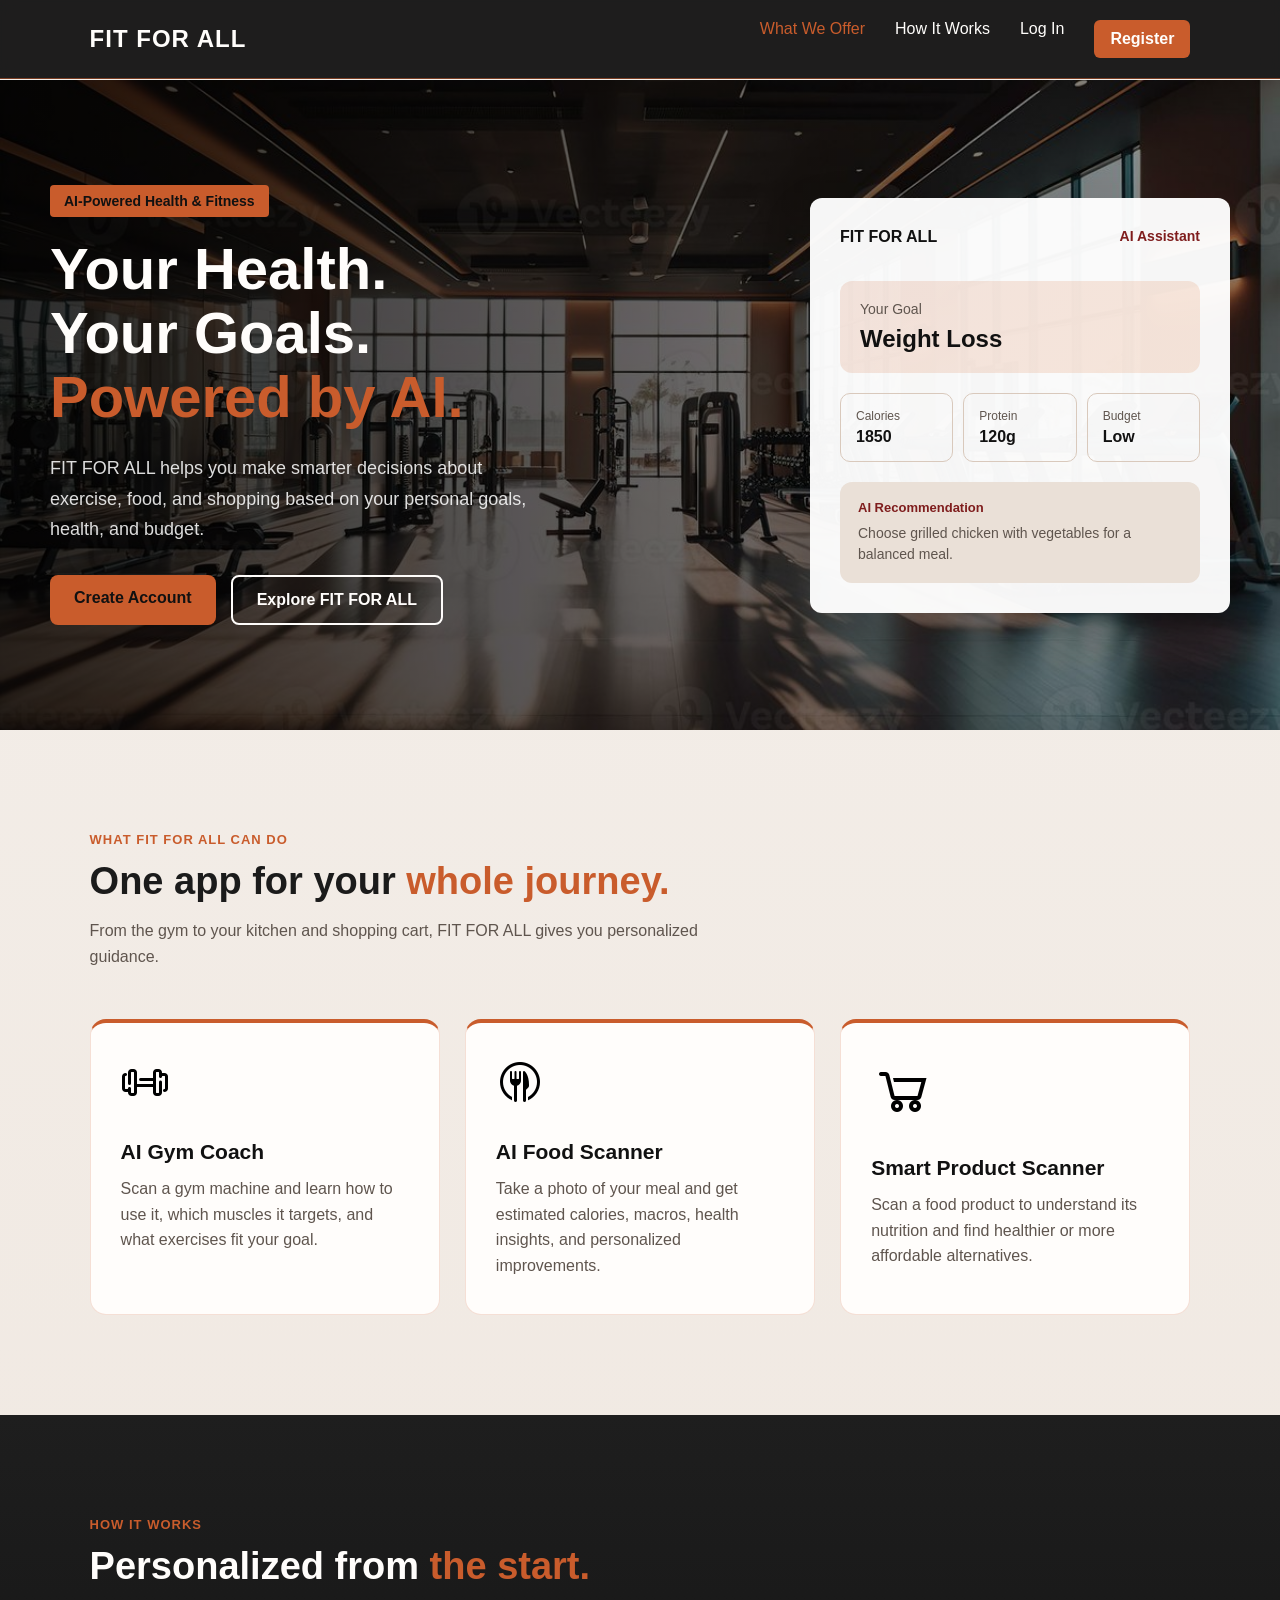
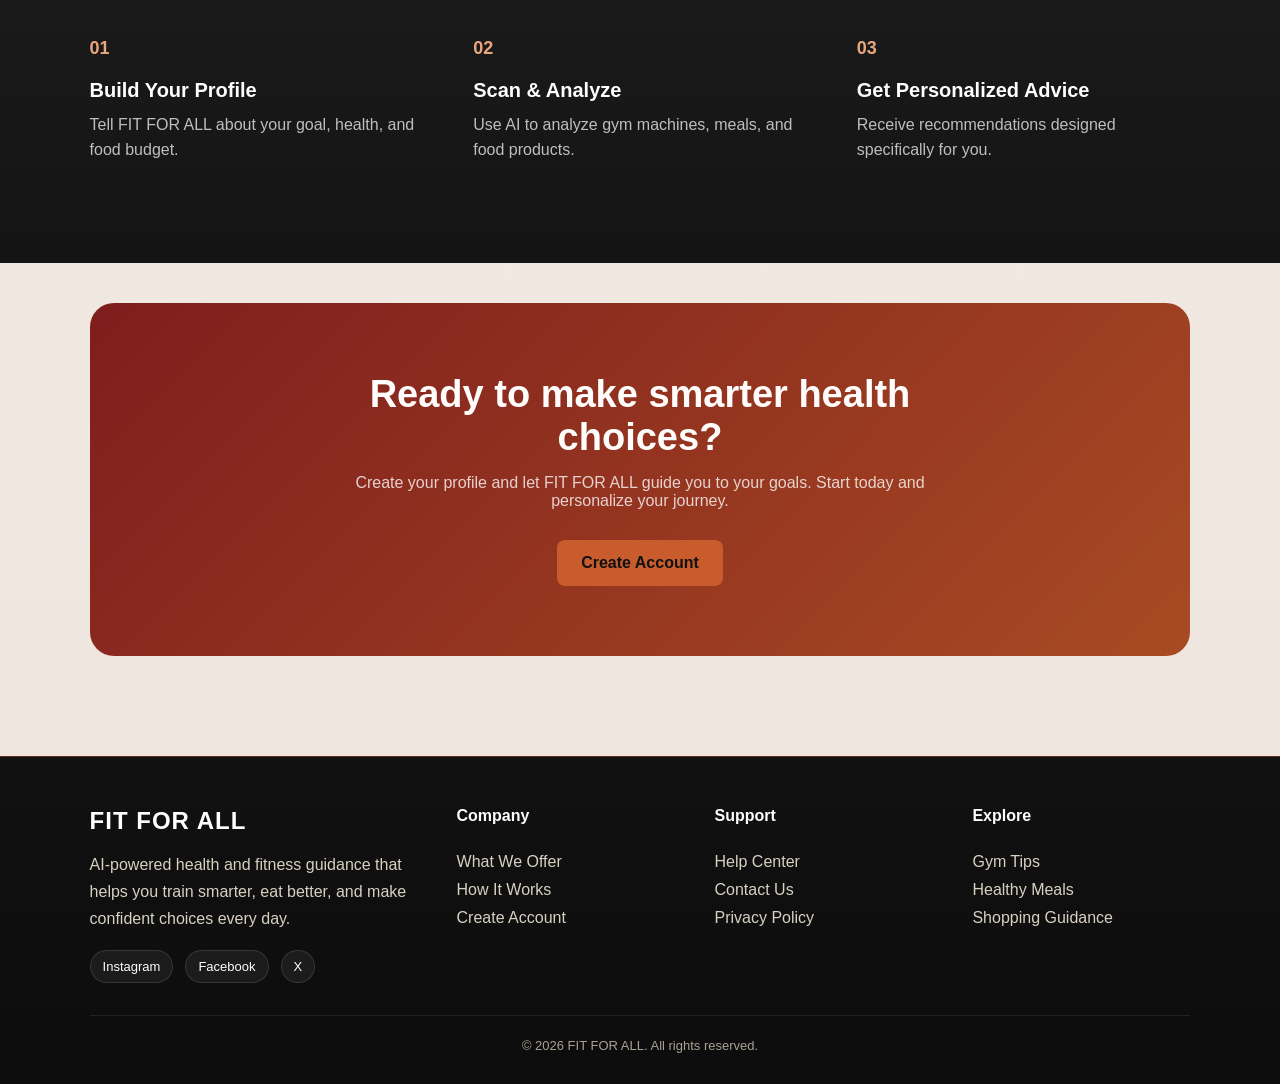
==== frontend/index.html @ 9589e8ca "Implement frontend UI and dynamic pages" ====
<!DOCTYPE html>
<html lang="en">

<head>

    <meta charset="UTF-8">

    <meta name="viewport"
          content="width=device-width, initial-scale=1.0">

    <title>FIT for ALL | Your AI Health & Fitness Assistant</title>

    <link rel="stylesheet" href="css/style.css">
    <link rel="stylesheet" href="css/landing.css">

</head>

<body>

    <!-- Navbar -->

    <nav class="navbar">

            <a href="index.html" class="logo">
            FIT FOR ALL
            </a>

        <div class="nav-links">

            <a href="#features">What We Offer</a>

            <a href="#how-it-works">How It Works</a>

            <a href="login.html" data-auth="guest">
                Log In
            </a>

            <a href="register.html" class="nav-btn" data-auth="guest">
                Register
            </a>

            <a href="profile.html" data-auth="member" style="display: none;">
                Profile
            </a>

            <a href="login.html" class="nav-btn" data-auth="member" data-auth-action="logout" style="display: none;">
                Log Out
            </a>

        </div>

    </nav>


    <!-- Hero Section -->

    <main>

        <section class="hero">

            <div class="hero-background">
                <img src="images/hero4.jpg" alt="Fitness">
            </div>

            <div class="hero-overlay"></div>

            <div class="hero-content">

                <span class="hero-label">
                    AI-Powered Health & Fitness
                </span>

                <h1>
                    Your Health.
                    <br>
                    Your Goals.
                    <br>
                    <span>Powered by AI.</span>
                </h1>

                <p>
                    FIT FOR ALL helps you make smarter decisions about
                    exercise, food, and shopping based on your
                    personal goals, health, and budget.
                </p>

                <div class="hero-buttons">

                    <a href="register.html" class="primary-btn">
                        Create Account
                    </a>

                    <a href="#features" class="secondary-btn">
                        Explore FIT FOR ALL
                    </a>

                </div>

            </div>


            <div class="hero-visual">

                <div class="hero-card">

                    <div class="hero-card-header">
                        <span>FIT FOR ALL</span>
                        <span>AI Assistant</span>
                    </div>

                    <div class="hero-goal">

                        <span>Your Goal</span>

                        <strong>
                            Weight Loss
                        </strong>

                    </div>

                    <div class="hero-stats">

                        <div>
                            <span>Calories</span>
                            <strong data-target="1850">1,850</strong>
                        </div>

                        <div>
                            <span>Protein</span>
                            <strong data-target="120" data-suffix="g">120g</strong>
                        </div>

                        <div>
                            <span>Budget</span>
                            <strong>Low</strong>
                        </div>

                    </div>

                    <div class="hero-message">

                        <span>AI Recommendation</span>

                        <p>
                            Choose grilled chicken with
                            vegetables for a balanced meal.
                        </p>

                    </div>

                </div>

            </div>

        </section>


        <!-- Features Section -->

        <section class="features" id="features">

            <div class="section-heading">

                <span>WHAT FIT FOR ALL CAN DO</span>

                <h2>
                    One app for your
                    <span>whole journey.</span>
                </h2>

                <p>
                    From the gym to your kitchen and shopping cart,
                    FIT FOR ALL gives you personalized guidance.
                </p>

            </div>


            <div class="feature-grid">

                <div class="landing-feature-card">

                    <div class="landing-feature-icon">
                        <img src="images/dumble.png" alt="Gym Coach">
                    </div>

                    <h3>
                        AI Gym Coach
                    </h3>

                    <p>
                        Scan a gym machine and learn how to use it,
                        which muscles it targets, and what exercises
                        fit your goal.
                    </p>

                </div>


                <div class="landing-feature-card">

                    <div class="landing-feature-icon">
                        <img src="images/plate2.png" alt="Food Scanner">
                    </div>

                    <h3>
                        AI Food Scanner
                    </h3>

                    <p>
                        Take a photo of your meal and get estimated
                        calories, macros, health insights, and
                        personalized improvements.
                    </p>

                </div>


                <div class="landing-feature-card">

                    <div class="landing-feature-icon">
                        <img src="images/cart.png" alt="Product Scanner">
                    </div>

                    <h3>
                        Smart Product Scanner
                    </h3>

                    <p>
                        Scan a food product to understand its
                        nutrition and find healthier or more
                        affordable alternatives.
                    </p>

                </div>

            </div>

        </section>


        <!-- How It Works -->

        <section class="how-it-works" id="how-it-works">

            <div class="section-heading">

                <span>HOW IT WORKS</span>

                <h2>
                    Personalized from
                    <span>the start.</span>
                </h2>

            </div>


            <div class="steps">

                <div class="step">

                    <div class="step-number">
                        01
                    </div>

                    <h3>
                        Build Your Profile
                    </h3>

                    <p>
                        Tell FIT FOR ALL about your goal, health,
                        and food budget.
                    </p>

                </div>


                <div class="step">

                    <div class="step-number">
                        02
                    </div>

                    <h3>
                        Scan & Analyze
                    </h3>

                    <p>
                        Use AI to analyze gym machines,
                        meals, and food products.
                    </p>

                </div>


                <div class="step">

                    <div class="step-number">
                        03
                    </div>

                    <h3>
                        Get Personalized Advice
                    </h3>

                    <p>
                        Receive recommendations designed
                        specifically for you.
                    </p>

                </div>

            </div>

        </section>


        <!-- CTA -->

        <section class="cta">

            <div class="cta-content">

                <h2>
                    Ready to make
                    smarter health choices?
                </h2>

                <p>
                    Create your profile and let FIT FOR ALL guide you to your goals. Start today and
                    personalize your journey.
                </p>

                <a href="register.html" class="primary-btn">
                    Create Account
                </a>

            </div>

        </section>

    </main>


    <!-- Footer -->

    <footer class="footer">

        <div class="footer-inner">

            <div class="footer-brand">
                <div class="logo">
                    FIT FOR ALL
                </div>

                <p>
                    AI-powered health and fitness guidance that helps you
                    train smarter, eat better, and make confident choices
                    every day.
                </p>

                <div class="footer-socials">
                    <a href="#">Instagram</a>
                    <a href="#">Facebook</a>
                    <a href="#">X</a>
                </div>
            </div>

            <div class="footer-column">
                <h4>Company</h4>
                <a href="#features">What We Offer</a>
                <a href="#how-it-works">How It Works</a>
                <a href="register.html">Create Account</a>
            </div>

            <div class="footer-column">
                <h4>Support</h4>
                <a href="#">Help Center</a>
                <a href="#">Contact Us</a>
                <a href="#">Privacy Policy</a>
            </div>

            <div class="footer-column">
                <h4>Explore</h4>
                <a href="#">Gym Tips</a>
                <a href="#">Healthy Meals</a>
                <a href="#">Shopping Guidance</a>
            </div>

        </div>

        <div class="footer-bottom">
            <span>
                © 2026 FIT FOR ALL. All rights reserved.
            </span>
        </div>

    </footer>

    <script src="js/main.js"></script>
    <script src="js/nav.js"></script>

</body>

</html>
---- frontend/css/style.css ----
:root {
    --primary: #C95C2C;
    --primary-light: #F6D8C2;
    --primary-soft: #E9A67C;
    --primary-strong: #A84B23;

    --accent: #7F1D1D;
    --accent-soft: #B6604E;

    --dark: #111111;
    --dark-alt: #1A1A1A;
    --dark-elevated: #202020;

    --background: #F4EFEA;
    --background-soft: #EAE0D7;
    --surface: #FFFFFF;
    --surface-strong: #F8F3EE;

    --text-primary: #1B1B1B;
    --text-secondary: #5F554E;
    --white: #FFFDFB;

    --border: #D9C9BC;
    --shadow: rgba(0, 0, 0, 0.18);
}

* {
    margin: 0;
    padding: 0;
    box-sizing: border-box;
}

html {
    scroll-behavior: smooth;
}

body {
    font-family: Arial, sans-serif;
    background: linear-gradient(180deg, #F4EFEA 0%, #EEE5DD 100%);
    color: var(--text-primary);
    padding-top: 80px;
}

a {
    text-decoration: none;
    color: inherit;
}

button,
input,
select,
textarea {
    font-family: inherit;
}

.navbar {
    position: fixed;
    top: 0;
    left: 0;
    z-index: 1000;

    width: 100%;
    padding: 20px 7%;

    display: flex;
    justify-content: space-between;
    align-items: center;

    background-color: rgba(11, 11, 11, 0.92);
    color: var(--white);

    border-bottom: 1px solid rgba(201, 92, 44, 0.55);
    backdrop-filter: blur(8px);
}

.logo {
    font-size: 24px;
    font-weight: bold;
    color: var(--white);

    letter-spacing: 1px;
}

.nav-links {
    display: flex;
    gap: 30px;
}

.nav-links a {
    font-size: 16px;
    color: var(--white);
    transition: color 0.3s ease;
}

.nav-links a:hover,
.nav-links a.active {
    color: var(--primary);
}

.nav-btn {
    padding: 10px 16px;

    border-radius: 6px;

    background-color: var(--primary);
    color: var(--dark);

    font-weight: 700;
}

.nav-btn:hover {
    color: var(--dark) !important;
    opacity: 0.88;
}
---- frontend/css/landing.css ----
/* .hero {
    width: 86%;
    max-width: 1200px;

    min-height: 650px;

    margin: 0 auto;

    display: flex;
    align-items: center;
    justify-content: space-between;

    gap: 60px;
} */

/* new */
.hero {
    width: 100%;
    /* max-width: 1200px; */

    min-height: 650px;

    margin: 0 auto;

    display: flex;
    align-items: center;
    justify-content: space-between;

    gap: 60px;

    position: relative;
    overflow: hidden;

    /* border-radius: 24px; */
}

.hero-background {
    position: absolute;

    inset: 0;

    z-index: 0;
}

.hero-background img {
    width: 100%;
    height: 100%;

    object-fit: cover;

    display: block;
}

.hero-overlay {
    position: absolute;

    inset: 0;

    z-index: 1;

    background: linear-gradient(
        90deg,
        rgba(0, 0, 0, 0.82) 0%,
        rgba(0, 0, 0, 0.62) 48%,
        rgba(0, 0, 0, 0.38) 100%
    );
}

/* .hero-content {
    max-width: 600px;
} */

.hero-content {
    max-width: 600px;

    position: relative;
    z-index: 2;

    padding: 50px;
}

.hero-label {
    display: inline-block;

    margin-bottom: 20px;

    padding: 8px 14px;

    border-radius: 4px;

    background-color: var(--primary);

    color: var(--dark);

    font-size: 14px;

    font-weight: 600;
}

/* .hero-content h1 {
    font-size: 58px;

    line-height: 1.1;

    margin-bottom: 25px;
} */

.hero-content h1 {
    font-size: 58px;

    line-height: 1.1;

    margin-bottom: 25px;

    color: var(--white);
}


.hero-content h1 span {
    color: var(--primary);
}

/* .hero-content p {
    max-width: 550px;

    margin-bottom: 30px;

    color: var(--text-secondary);

    font-size: 18px;

    line-height: 1.7;
} */

.hero-content p {
    max-width: 550px;

    margin-bottom: 30px;

    color: rgba(255, 255, 255, 0.86);

    font-size: 18px;

    line-height: 1.7;
}

.hero-buttons {
    display: flex;
    gap: 15px;
}

.primary-btn,
.secondary-btn {
    display: inline-block;

    padding: 14px 24px;

    border-radius: 8px;

    font-weight: 600;

    transition: 0.3s ease;
}

.primary-btn {
    background-color: var(--primary);
    color: var(--dark);
}

.primary-btn:hover {
    transform: translateY(-2px);
}

/* .secondary-btn {
    border: 1px solid var(--border);
    background-color: white;
}

.secondary-btn:hover {
    background-color: var(--primary-light);
} */

.secondary-btn {
    border: 2px solid var(--white);

    background-color: transparent;

    color: var(--white);
}

.secondary-btn:hover {
    background-color: var(--white);

    color: var(--dark);
}

/* .hero-visual {
    width: 420px;
} */

.hero-visual {
    width: 420px;

    position: relative;
    z-index: 2;

    margin-right: 50px;
}

.hero-card {
    padding: 30px;

    background-color: rgba(255, 255, 255, 0.96);

    border-radius: 12px;

    box-shadow: 0 20px 50px var(--shadow);
    color: var(--dark);
}

.hero-card-header {
    display: flex;
    justify-content: space-between;

    margin-bottom: 35px;

    font-weight: 600;
    color: var(--dark);
}

.hero-card-header span:last-child {
    color: var(--accent);
    font-size: 14px;
}

.hero-goal {
    padding: 20px;

    margin-bottom: 20px;

    border-radius: 12px;

    background: linear-gradient(135deg, rgba(201, 92, 44, 0.15), rgba(233, 166, 124, 0.25));
}

.hero-goal span {
    display: block;

    margin-bottom: 8px;

    color: var(--text-secondary);

    font-size: 14px;
}

.hero-goal strong {
    font-size: 24px;
    color: var(--dark);
}

.hero-stats {
    display: grid;

    grid-template-columns: repeat(3, 1fr);

    gap: 10px;

    margin-bottom: 20px;
}

.hero-stats div {
    padding: 15px;

    border: 1px solid var(--border);

    border-radius: 10px;
}

.hero-stats span {
    display: block;

    margin-bottom: 5px;

    color: var(--text-secondary);

    font-size: 12px;
}

.hero-stats strong {
    font-size: 16px;
}

.hero-message {
    padding: 18px;

    border-radius: 12px;

    background-color: var(--background-soft);
}

.hero-message span {
    display: block;

    margin-bottom: 8px;

    color: var(--accent);

    font-size: 13px;

    font-weight: 600;
}

.hero-message p {
    color: var(--text-secondary);

    font-size: 14px;

    line-height: 1.5;
}

.features {
    width: 86%;
    max-width: 1200px;

    margin: 0 auto;

    padding: 100px 0;
}

.section-heading {
    max-width: 650px;

    margin-bottom: 50px;
}

.section-heading > span {
    color: var(--primary);

    font-size: 13px;

    font-weight: 700;

    letter-spacing: 1px;
}

.section-heading h2 {
    margin: 12px 0 15px;

    font-size: 38px;
}

.section-heading h2 span {
    color: var(--primary);
}

.section-heading p {
    color: var(--text-secondary);

    line-height: 1.6;
}

.feature-grid {
    display: grid;

    grid-template-columns: repeat(3, 1fr);

    gap: 25px;
}

.landing-feature-card {
    padding: 35px 30px;

    background-color: var(--white);

    border: 1px solid rgba(201, 92, 44, 0.18);
    border-top: 4px solid var(--primary);

    border-radius: 16px;

    transition: transform 0.3s ease,
                box-shadow 0.3s ease;
    color: var(--dark);
}

.landing-feature-card:hover {
    transform: translateY(-5px);

    box-shadow: 0 15px 30px rgba(0, 0, 0, 0.28);
}

.reveal {
    opacity: 0;
    transform: translateY(28px);
    transition: opacity 0.7s ease, transform 0.7s ease;
}

.reveal.is-visible {
    opacity: 1;
    transform: translateY(0);
}

.landing-feature-icon {
    margin-bottom: 25px;

    font-size: 40px;
}

.landing-feature-card h3 {
    margin-bottom: 12px;

    font-size: 21px;
    color: var(--dark);
}

.landing-feature-card p {
    color: var(--text-secondary);

    line-height: 1.6;
}

.how-it-works {
    width: 100%;
    max-width: none;

    margin: 0;

    padding: 100px 7%;

    background: linear-gradient(180deg, #1E1E1E 0%, #141414 100%);

    color: var(--white);
}

.steps {
    display: grid;

    grid-template-columns: repeat(3, 1fr);

    gap: 50px;
}

.step-number {
    margin-bottom: 20px;

    color: var(--primary-soft);

    font-size: 18px;

    font-weight: bold;
}

.step h3 {
    margin-bottom: 10px;

    font-size: 20px;

    color: var(--white);
}

.step p {
    color: rgba(255, 255, 255, 0.72);

    line-height: 1.6;
}

.how-it-works .section-heading h2 {
    color: var(--white);
}

.how-it-works .section-heading h2 span {
    color: var(--primary);
}

.how-it-works .section-heading p {
    color: rgba(255, 255, 255, 0.72);
}

.cta {
    width: 86%;
    max-width: 1200px;

    margin: 40px auto 100px;

    padding: 70px 30px;

    border-radius: 24px;

    background: linear-gradient(135deg, var(--accent) 0%, var(--primary-strong) 100%);

    color: var(--white);

    text-align: center;
}

.cta-content {
    max-width: 650px;

    margin: 0 auto;
}

.cta h2 {
    margin-bottom: 15px;

    font-size: 38px;
}

.cta p {
    margin-bottom: 30px;

    color: rgba(255, 255, 255, 0.78);
}

.footer {
    padding: 50px 7% 30px;

    background: linear-gradient(180deg, var(--dark) 0%, #0c0c0c 100%);

    color: var(--white);

    border-top: 1px solid rgba(201, 92, 44, 0.45);
}

.footer-inner {
    max-width: 1200px;
    margin: 0 auto;
    display: grid;
    grid-template-columns: 1.5fr 1fr 1fr 1fr;
    gap: 40px;
    align-items: start;
}

.footer-brand {
    max-width: 420px;
}

.footer .logo {
    margin-bottom: 16px;
    display: inline-block;
}

.footer p {
    margin-bottom: 18px;

    color: #D8D1C2;
    line-height: 1.7;
}

.footer-socials {
    display: flex;
    gap: 12px;
    flex-wrap: wrap;
}

.footer-socials a {
    padding: 8px 12px;
    border-radius: 999px;
    background-color: rgba(255, 255, 255, 0.06);
    border: 1px solid rgba(255, 255, 255, 0.12);
    color: var(--white);
    font-size: 13px;
}

.footer-column h4 {
    margin-bottom: 18px;
    font-size: 16px;
    color: var(--white);
}

.footer-column {
    display: flex;
    flex-direction: column;
    gap: 10px;
}

.footer-column a {
    color: #D8D1C2;
    transition: color 0.3s ease;
}

.footer-column a:hover {
    color: var(--primary-soft);
}

.footer-bottom {
    max-width: 1200px;
    margin: 32px auto 0;
    padding-top: 20px;
    border-top: 1px solid rgba(255, 255, 255, 0.08);
    text-align: center;
}

.footer-bottom span {
    color: #A9A294;

    font-size: 13px;
}
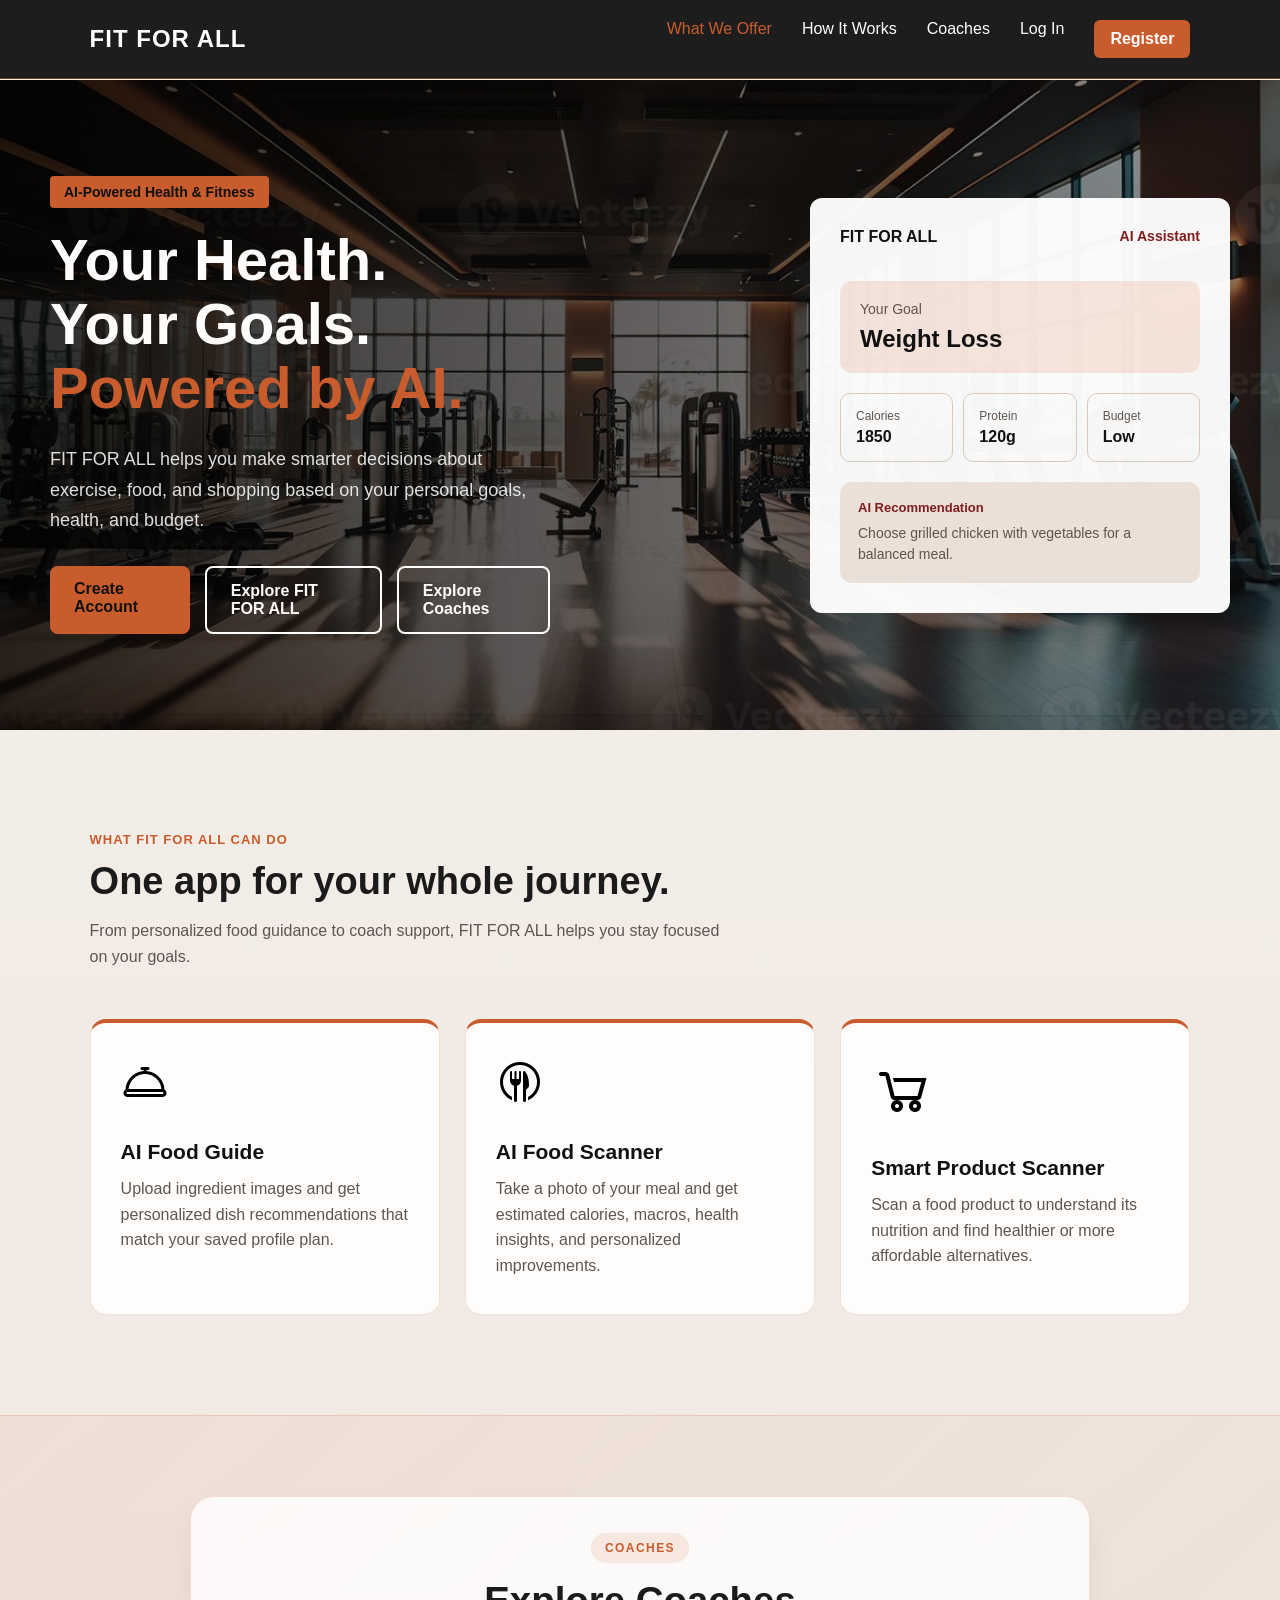
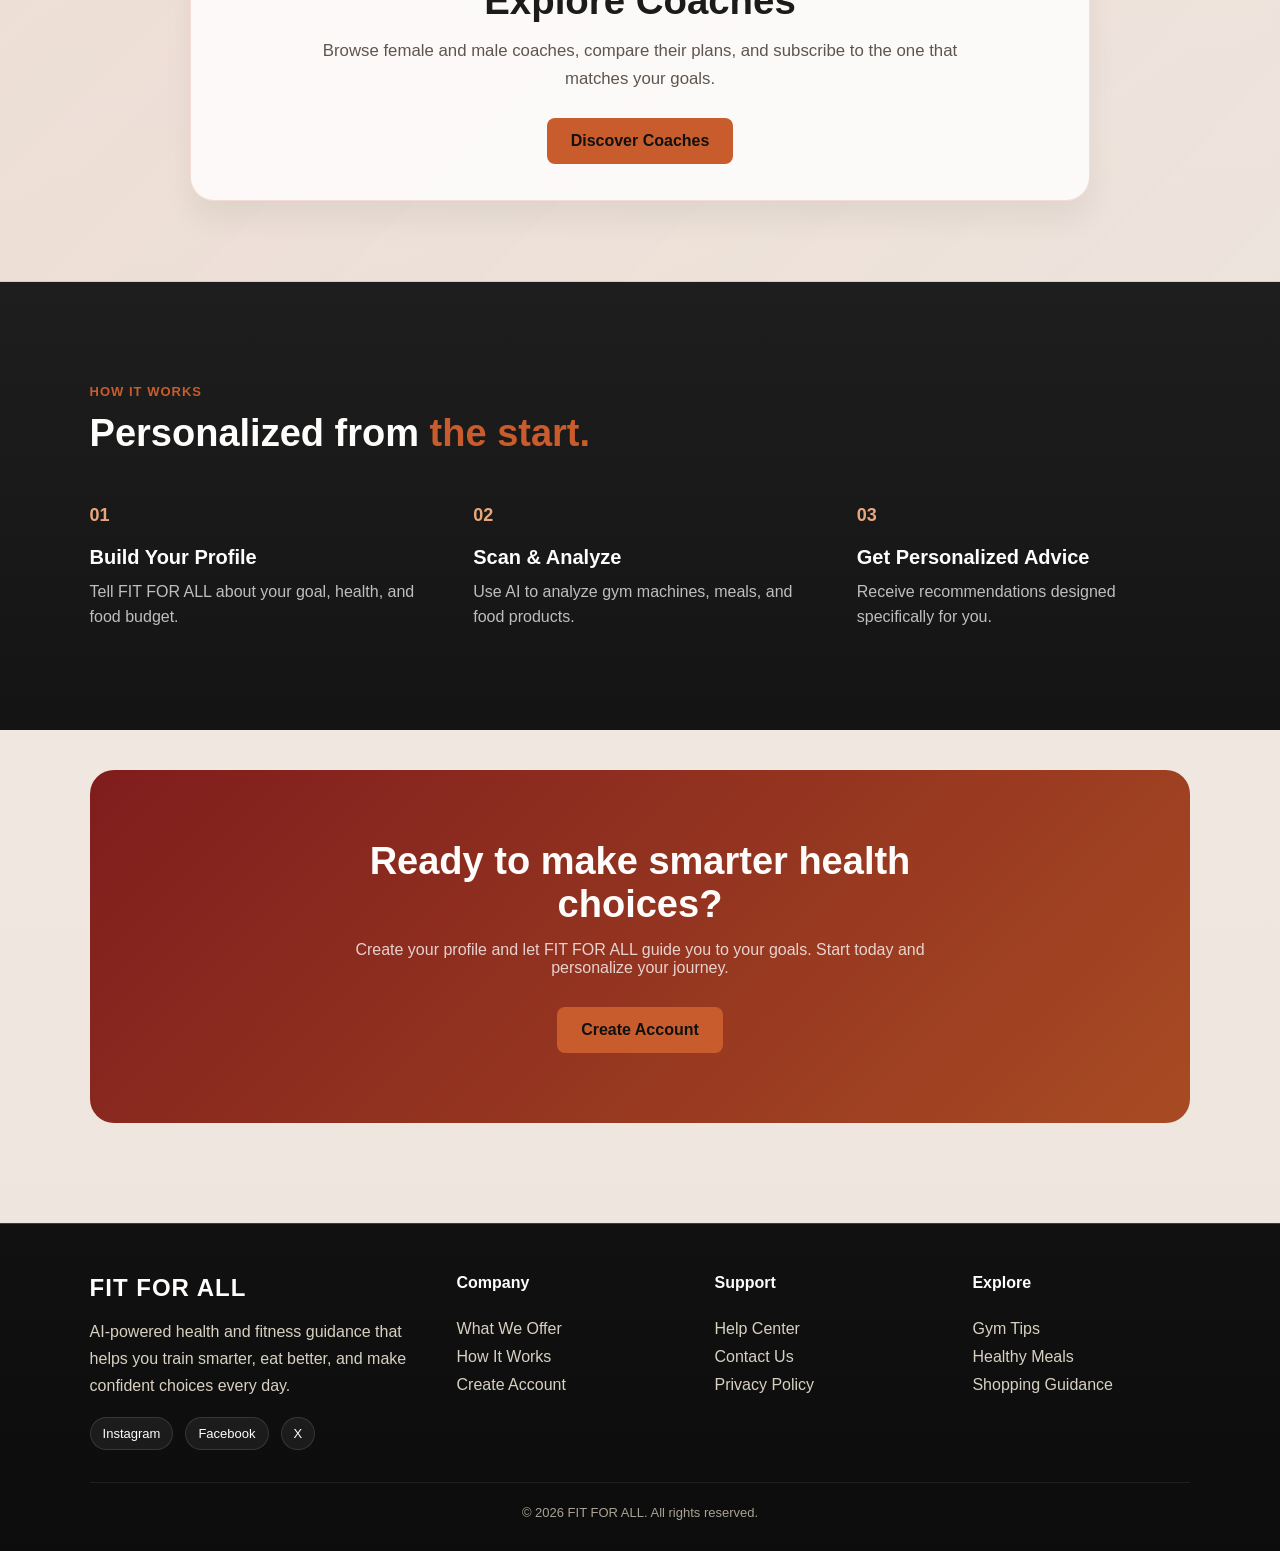
==== commit 467548fa: "Update frontend" ====
--- a/frontend/index.html
+++ b/frontend/index.html
@@ -30,6 +30,8 @@
             <a href="#features">What We Offer</a>
 
             <a href="#how-it-works">How It Works</a>
+
+            <a href="coaches.html">Coaches</a>
 
             <a href="login.html" data-auth="guest">
                 Log In
@@ -94,6 +96,10 @@
                         Explore FIT FOR ALL
                     </a>
 
+                    <a href="coaches.html" class="secondary-btn hero-coaches-btn">
+                        Explore Coaches
+                    </a>
+
                 </div>
 
             </div>
@@ -164,13 +170,12 @@
                 <span>WHAT FIT FOR ALL CAN DO</span>
 
                 <h2>
-                    One app for your
-                    <span>whole journey.</span>
+                    One app for your whole journey.
                 </h2>
 
                 <p>
-                    From the gym to your kitchen and shopping cart,
-                    FIT FOR ALL gives you personalized guidance.
+                    From personalized food guidance to coach support,
+                    FIT FOR ALL helps you stay focused on your goals.
                 </p>
 
             </div>
@@ -178,26 +183,25 @@
 
             <div class="feature-grid">
 
-                <div class="landing-feature-card">
+                <a href="food-guide.html" class="landing-feature-card" aria-label="Open AI Food Guide">
 
                     <div class="landing-feature-icon">
-                        <img src="images/dumble.png" alt="Gym Coach">
-                    </div>
-
-                    <h3>
-                        AI Gym Coach
-                    </h3>
-
-                    <p>
-                        Scan a gym machine and learn how to use it,
-                        which muscles it targets, and what exercises
-                        fit your goal.
-                    </p>
-
-                </div>
-
-
-                <div class="landing-feature-card">
+                        <img src="images/dish.png" alt="AI Food Guide">
+                    </div>
+
+                    <h3>
+                        AI Food Guide
+                    </h3>
+
+                    <p>
+                        Upload ingredient images and get personalized dish
+                        recommendations that match your saved profile plan.
+                    </p>
+
+                </a>
+
+
+                <a href="gym-coach.html" class="landing-feature-card" aria-label="Open AI Food Scanner">
 
                     <div class="landing-feature-icon">
                         <img src="images/plate2.png" alt="Food Scanner">
@@ -213,10 +217,10 @@
                         personalized improvements.
                     </p>
 
-                </div>
-
-
-                <div class="landing-feature-card">
+                </a>
+
+
+                <a href="product-scanner.html" class="landing-feature-card" aria-label="Open AI Product Scanner">
 
                     <div class="landing-feature-icon">
                         <img src="images/cart.png" alt="Product Scanner">
@@ -232,7 +236,30 @@
                         affordable alternatives.
                     </p>
 
-                </div>
+                </a>
+
+            </div>
+
+        </section>
+
+        <section class="coach-spotlight">
+
+            <div class="coach-spotlight-content">
+
+                <span class="section-badge">COACHES</span>
+
+                <h2>
+                    Explore Coaches
+                </h2>
+
+                <p>
+                    Browse female and male coaches, compare their plans,
+                    and subscribe to the one that matches your goals.
+                </p>
+
+                <a href="coaches.html" class="primary-btn">
+                    Discover Coaches
+                </a>
 
             </div>
 
--- a/frontend/css/style.css
+++ b/frontend/css/style.css
@@ -113,3 +113,41 @@
     opacity: 0.88;
 }
 
+@media (max-width: 900px) {
+    .navbar {
+        padding: 18px 5%;
+        flex-wrap: wrap;
+        gap: 12px;
+    }
+
+    .nav-links {
+        width: 100%;
+        justify-content: center;
+        flex-wrap: wrap;
+        gap: 16px 24px;
+    }
+}
+
+@media (max-width: 640px) {
+    body {
+        padding-top: 130px;
+    }
+
+    .navbar {
+        padding: 16px 5%;
+    }
+
+    .logo {
+        width: 100%;
+        text-align: center;
+    }
+
+    .nav-links {
+        gap: 10px 16px;
+    }
+
+    .nav-links a {
+        font-size: 14px;
+    }
+}
+
--- a/frontend/css/landing.css
+++ b/frontend/css/landing.css
@@ -368,6 +368,8 @@
 }
 
 .landing-feature-card {
+    display: block;
+
     padding: 35px 30px;
 
     background-color: var(--white);
@@ -380,12 +382,59 @@
     transition: transform 0.3s ease,
                 box-shadow 0.3s ease;
     color: var(--dark);
+    cursor: pointer;
 }
 
 .landing-feature-card:hover {
     transform: translateY(-5px);
 
     box-shadow: 0 15px 30px rgba(0, 0, 0, 0.28);
+}
+
+.coach-spotlight {
+    width: 100%;
+    max-width: none;
+    padding: 80px 7%;
+    background: linear-gradient(135deg, rgba(201, 92, 44, 0.08), rgba(127, 29, 29, 0.03));
+    border-top: 1px solid rgba(201, 92, 44, 0.18);
+    border-bottom: 1px solid rgba(201, 92, 44, 0.18);
+}
+
+.coach-spotlight-content {
+    max-width: 900px;
+    margin: 0 auto;
+    text-align: center;
+    padding: 36px 24px;
+    background: rgba(255, 255, 255, 0.82);
+    border: 1px solid rgba(201, 92, 44, 0.18);
+    border-radius: 24px;
+    box-shadow: 0 18px 30px rgba(0, 0, 0, 0.06);
+}
+
+.section-badge {
+    display: inline-block;
+    margin-bottom: 16px;
+    padding: 8px 14px;
+    border-radius: 999px;
+    background: rgba(201, 92, 44, 0.12);
+    color: var(--primary);
+    font-size: 12px;
+    font-weight: 700;
+    letter-spacing: 0.12em;
+    text-transform: uppercase;
+}
+
+.coach-spotlight-content h2 {
+    margin-bottom: 14px;
+    font-size: clamp(2rem, 3vw, 3rem);
+}
+
+.coach-spotlight-content p {
+    max-width: 640px;
+    margin: 0 auto 24px;
+    color: var(--text-secondary);
+    line-height: 1.7;
+    font-size: 1.05rem;
 }
 
 .reveal {
@@ -593,4 +642,100 @@
     color: #A9A294;
 
     font-size: 13px;
-}+}
+
+@media (max-width: 980px) {
+    .hero {
+        min-height: auto;
+        flex-direction: column;
+        padding: 80px 0 40px;
+    }
+
+    .hero-content,
+    .hero-visual {
+        width: 100%;
+        max-width: 720px;
+        margin: 0 auto;
+    }
+
+    .hero-content {
+        padding: 30px 5% 0;
+    }
+
+    .hero-visual {
+        margin: 0 auto 20px;
+        padding: 0 5% 20px;
+    }
+
+    .hero-card {
+        max-width: 520px;
+        margin: 0 auto;
+    }
+
+    .feature-grid,
+    .steps,
+    .footer-inner {
+        grid-template-columns: repeat(2, minmax(0, 1fr));
+    }
+}
+
+@media (max-width: 760px) {
+    .features,
+    .cta {
+        width: 92%;
+    }
+
+    .hero-buttons {
+        flex-direction: column;
+        align-items: flex-start;
+    }
+
+    .primary-btn,
+    .secondary-btn {
+        width: 100%;
+        text-align: center;
+    }
+
+    .feature-grid,
+    .steps,
+    .footer-inner {
+        grid-template-columns: 1fr;
+    }
+
+    .section-heading h2,
+    .cta h2 {
+        font-size: 30px;
+    }
+
+    .hero-content h1 {
+        font-size: 42px;
+    }
+}
+
+@media (max-width: 560px) {
+    .hero {
+        padding-top: 60px;
+    }
+
+    .hero-content {
+        padding: 20px 5% 0;
+    }
+
+    .hero-content p {
+        font-size: 16px;
+    }
+
+    .hero-content h1 {
+        font-size: 34px;
+    }
+
+    .landing-feature-card,
+    .cta {
+        padding-left: 22px;
+        padding-right: 22px;
+    }
+
+    .section-heading {
+        margin-bottom: 30px;
+    }
+}
